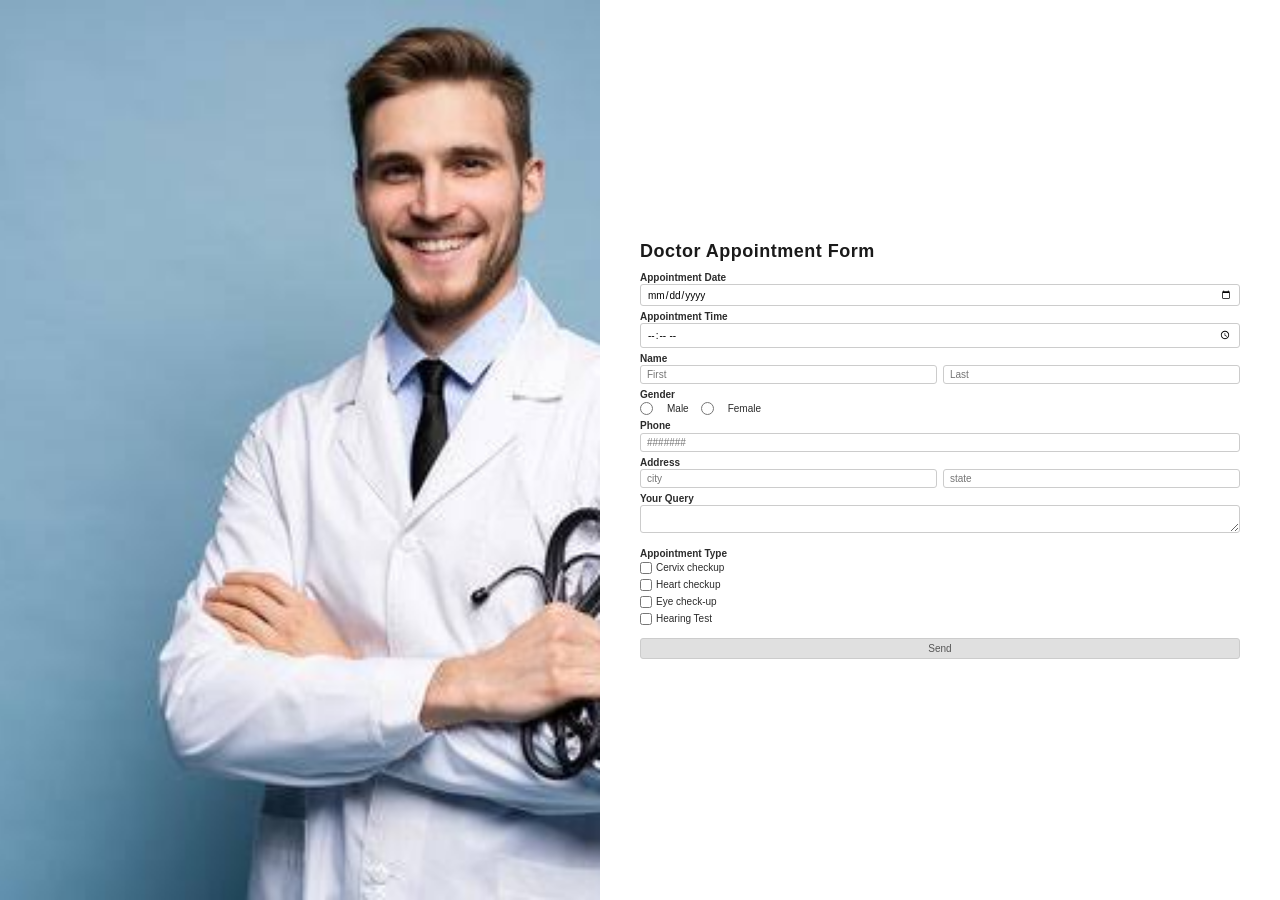
==== Doctor appointment/index.html @ abbd01cd "first commit" ====
<!DOCTYPE html>
<html lang="en">
<head>
    <meta charset="UTF-8">
    <meta name="viewport" content="width=device-width, initial-scale=1.0">
    <title>Doctor Appointment Form</title>
    <link rel="stylesheet" href="style.css">
</head>
<body>

    <!-- LEFT: Photo (fills entire left side) -->
    <div class="photo-section">
        <div class="doctor-photo">
            <img src="doc stock.jpg" alt="Doctor">
        </div>
    </div>

    <!-- RIGHT: Form (fills entire right side) -->
    <div class="form-section">
        <h1>Doctor Appointment Form</h1>

        <!-- Appointment Date (above time) -->
        <div class="form-row">
            <div class="form-group">
                <label for="date">Appointment Date</label>
                <input type="date" id="date">
            </div>
        </div>

        <!-- Appointment Time (below date) -->
        <div class="form-row">
            <div class="form-group">
                <label for="time">Appointment Time</label>
                <input type="time" id="time">
            </div>
        </div>

        <!-- Name (First + Last) -->
        <div class="form-row">
            <div class="form-group">
                <label>Name</label>
                <div class="name-group">
                    <input type="text" placeholder="First">
                    <input type="text" placeholder="Last">
                </div>
            </div>
        </div>

        <!-- Gender -->
        <div class="form-row">
            <div class="form-group">
                <label>Gender</label>
                <div class="gender-group">
                    <input type="radio" name="gender" id="male" value="male">
                    <label for="male">Male</label>
                    <input type="radio" name="gender" id="female" value="female">
                    <label for="female">Female</label>
                </div>
            </div>
        </div>

        <!-- Phone -->
        <div class="form-row">
            <div class="form-group">
                <label for="phone">Phone</label>
                <input type="tel" id="phone" placeholder="#######">
            </div>
        </div>

        <!-- Address (city + state) -->
        <div class="form-row">
            <div class="form-group">
                <label>Address</label>
                <div class="address-group">
                    <input type="text" placeholder="city">
                    <input type="text" placeholder="state">
                </div>
            </div>
        </div>

        <!-- Your Query -->
        <div class="form-row">
            <div class="form-group">
                <label for="query">Your Query</label>
                <textarea id="query" rows="1"></textarea>
            </div>
        </div>

        <!-- Appointment Type (each on separate line) -->
        <div class="appointment-type">
            <label>Appointment Type</label>
            <div class="checkbox-group">
                <label>
                    <input type="checkbox"> Cervix checkup
                </label>
                <label>
                    <input type="checkbox"> Heart checkup
                </label>
                <label>
                    <input type="checkbox"> Eye check-up
                </label>
                <label>
                    <input type="checkbox"> Hearing Test
                </label>
            </div>
        </div>

        <!-- Send Button - small, white/grey -->
        <button class="send-btn">Send</button>
    </div>

</body>
</html>
---- Doctor appointment/style.css ----
* {
    margin: 0;
    padding: 0;
    box-sizing: border-box;
}

body {
    font-family: 'Segoe UI', Tahoma, Geneva, Verdana, sans-serif;
    background-color: white;
    display: flex;
    min-height: 100vh;
    margin: 0;
    overflow: hidden;
}

/* LEFT SIDE - Photo (fills entire left side) */
.photo-section {
    flex: 1;
    background-color: #d9d9d9;
    display: flex;
    justify-content: center;
    align-items: center;
    height: 100vh;
    overflow: hidden;
}

.doctor-photo {
    width: 100%;
    height: 100vh;
    display: flex;
    justify-content: center;
    align-items: center;
    color: #888;
    font-size: 18px;
    background-color: #d9d9d9;
    overflow: hidden;
}

.doctor-photo img {
    width: 100%;
    height: 100%;
    object-fit: cover;
}

/* RIGHT SIDE - Form (fills entire right side) */
.form-section {
    flex: 1;
    padding: 15px 40px 15px 40px;
    display: flex;
    flex-direction: column;
    justify-content: center;
    background-color: white;
    height: 100vh;
    overflow: hidden;
}

h1 {
    font-size: 18px;
    font-weight: 600;
    color: #1a1a1a;
    margin-bottom: 10px;
    letter-spacing: 0.5px;
}

.form-row {
    margin-bottom: 5px;
}

.form-group {
    width: 100%;
}

.form-group label {
    display: block;
    font-weight: 600;
    font-size: 10px;
    color: #2c2c2c;
    margin-bottom: 1px;
}

.form-group input,
.form-group select,
.form-group textarea {
    width: 100%;
    padding: 3px 6px;
    border: 1px solid #ccc;
    border-radius: 3px;
    font-size: 10px;
    background-color: white;
    font-family: 'Segoe UI', Tahoma, Geneva, Verdana, sans-serif;
}

.form-group input:focus,
.form-group textarea:focus {
    outline: none;
    border-color: #4a90d9;
}

.form-group textarea {
    resize: vertical;
    min-height: 28px;
    max-height: 40px;
}

/* First/Last name side by side */
.name-group {
    display: flex;
    gap: 6px;
}

.name-group input {
    flex: 1;
}

/* Gender - inline radio buttons */
.gender-group {
    display: flex;
    align-items: center;
    gap: 12px;
    padding-top: 1px;
}

.gender-group label {
    font-weight: normal;
    display: inline;
    margin: 0;
    font-size: 10px;
}

.gender-group input[type="radio"] {
    width: auto;
    margin-right: 2px;
    accent-color: #4a90d9;
}

/* Address - city/state side by side */
.address-group {
    display: flex;
    gap: 6px;
}

.address-group input {
    flex: 1;
}

/* Appointment Type - each on separate line */
.appointment-type {
    margin: 6px 0 8px 0;
}

.appointment-type label {
    font-weight: 600;
    display: block;
    margin-bottom: 3px;
    font-size: 10px;
    color: #2c2c2c;
}

.checkbox-group {
    display: flex;
    flex-direction: column;
    gap: 2px;
}

.checkbox-group label {
    font-weight: normal;
    display: flex;
    align-items: center;
    gap: 4px;
    font-size: 10px;
    color: #2c2c2c;
}

.checkbox-group input[type="checkbox"] {
    width: 12px;
    height: 12px;
    accent-color: #4a90d9;
    cursor: pointer;
}

/* Send button - simple white/grey */
.send-btn {
    background-color: #e0e0e0;
    color: #555;
    border: 1px solid #ccc;
    padding: 4px 15px;
    font-size: 10px;
    font-weight: 500;
    border-radius: 3px;
    cursor: pointer;
    transition: background-color 0.2s;
    width: auto;
    min-width: 60px;
    margin-top: 2px;
}

.send-btn:hover {
    background-color: #d0d0d0;
}

/* Responsive - on mobile, photo goes on top */
@media (max-width: 768px) {
    body {
        flex-direction: column;
        overflow-y: auto;
    }

    .photo-section {
        height: 150px;
        min-height: 150px;
        width: 100%;
    }

    .doctor-photo {
        height: 150px;
    }

    .form-section {
        padding: 15px 20px;
        height: auto;
        overflow-y: visible;
    }

    .form-group textarea {
        min-height: 35px;
        max-height: 60px;
    }

    h1 {
        font-size: 16px;
        margin-bottom: 8px;
    }
}
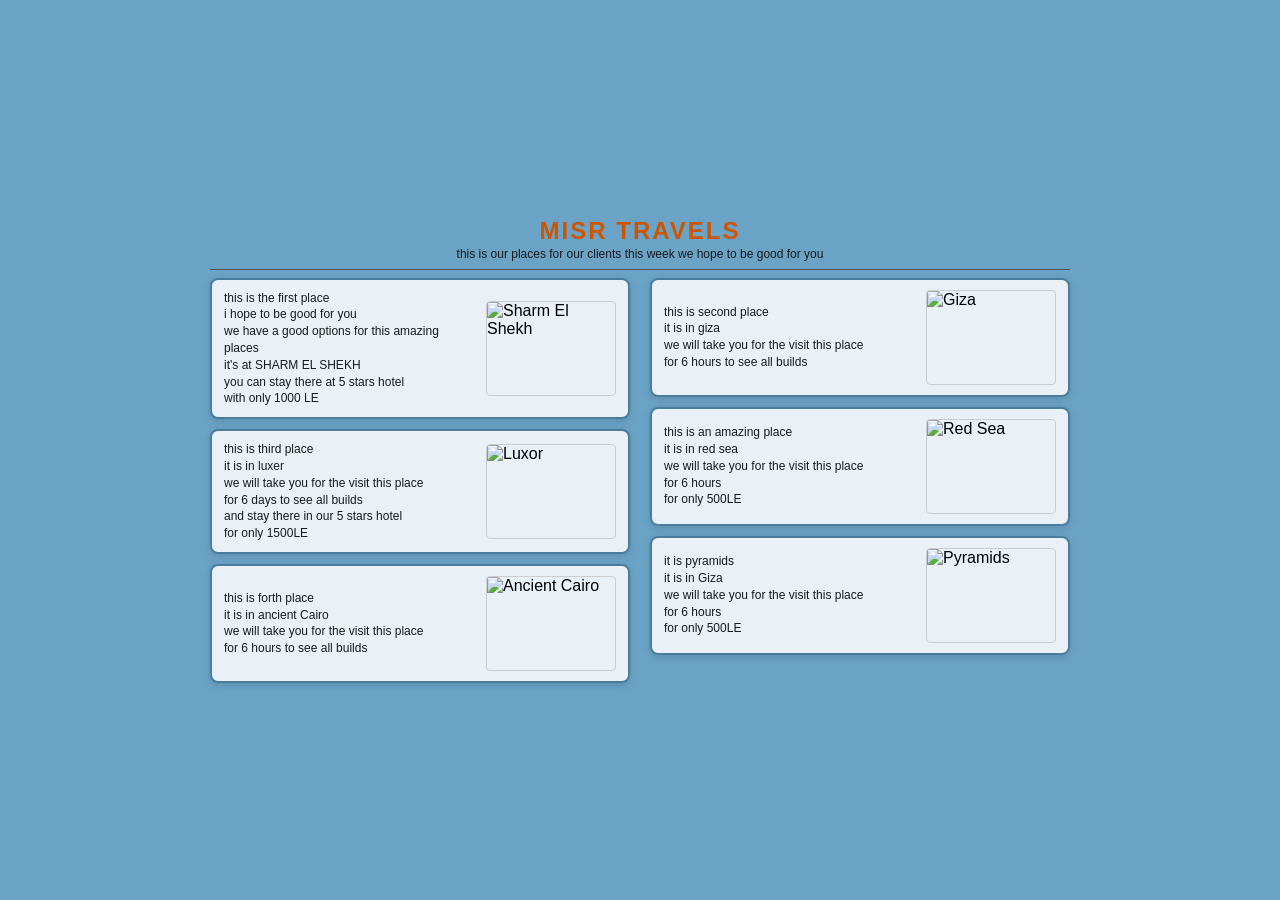
==== commit ed9f3145: "Add files via upload" ====
--- a/Doctor appointment/index.html
+++ b/Doctor appointment/index.html
@@ -1,113 +1,112 @@
-<!DOCTYPE html>
-<html lang="en">
-<head>
-    <meta charset="UTF-8">
-    <meta name="viewport" content="width=device-width, initial-scale=1.0">
-    <title>Doctor Appointment Form</title>
-    <link rel="stylesheet" href="style.css">
-</head>
-<body>
-
-    <!-- LEFT: Photo (fills entire left side) -->
-    <div class="photo-section">
-        <div class="doctor-photo">
-            <img src="doc stock.jpg" alt="Doctor">
-        </div>
-    </div>
-
-    <!-- RIGHT: Form (fills entire right side) -->
-    <div class="form-section">
-        <h1>Doctor Appointment Form</h1>
-
-        <!-- Appointment Date (above time) -->
-        <div class="form-row">
-            <div class="form-group">
-                <label for="date">Appointment Date</label>
-                <input type="date" id="date">
-            </div>
-        </div>
-
-        <!-- Appointment Time (below date) -->
-        <div class="form-row">
-            <div class="form-group">
-                <label for="time">Appointment Time</label>
-                <input type="time" id="time">
-            </div>
-        </div>
-
-        <!-- Name (First + Last) -->
-        <div class="form-row">
-            <div class="form-group">
-                <label>Name</label>
-                <div class="name-group">
-                    <input type="text" placeholder="First">
-                    <input type="text" placeholder="Last">
-                </div>
-            </div>
-        </div>
-
-        <!-- Gender -->
-        <div class="form-row">
-            <div class="form-group">
-                <label>Gender</label>
-                <div class="gender-group">
-                    <input type="radio" name="gender" id="male" value="male">
-                    <label for="male">Male</label>
-                    <input type="radio" name="gender" id="female" value="female">
-                    <label for="female">Female</label>
-                </div>
-            </div>
-        </div>
-
-        <!-- Phone -->
-        <div class="form-row">
-            <div class="form-group">
-                <label for="phone">Phone</label>
-                <input type="tel" id="phone" placeholder="#######">
-            </div>
-        </div>
-
-        <!-- Address (city + state) -->
-        <div class="form-row">
-            <div class="form-group">
-                <label>Address</label>
-                <div class="address-group">
-                    <input type="text" placeholder="city">
-                    <input type="text" placeholder="state">
-                </div>
-            </div>
-        </div>
-
-        <!-- Your Query -->
-        <div class="form-row">
-            <div class="form-group">
-                <label for="query">Your Query</label>
-                <textarea id="query" rows="1"></textarea>
-            </div>
-        </div>
-
-        <!-- Appointment Type (each on separate line) -->
-        <div class="appointment-type">
-            <label>Appointment Type</label>
-            <div class="checkbox-group">
-                <label>
-                    <input type="checkbox"> Cervix checkup
-                </label>
-                <label>
-                    <input type="checkbox"> Heart checkup
-                </label>
-                <label>
-                    <input type="checkbox"> Eye check-up
-                </label>
-                <label>
-                    <input type="checkbox"> Hearing Test
-                </label>
-            </div>
-        </div>
-
-        <!-- Send Button - small, white/grey -->
-        <button class="send-btn">Send</button>
-    </div>
-
-</body>
-</html>
+<!DOCTYPE html>
+<html lang="en">
+<head>
+    <meta charset="UTF-8">
+    <meta name="viewport" content="width=device-width, initial-scale=1.0">
+    <title>MISR TRAVELS</title>
+    <link rel="stylesheet" href="style.css">
+</head>
+<body>
+    <div class="container">
+        <!-- Header -->
+        <h1>MISR TRAVELS</h1>
+        <p class="subtitle">this is our places for our clients this week we hope to be good for you</p>
+
+        <!-- Divider -->
+        <hr>
+
+        <!-- Two Column Layout -->
+        <div class="places-grid">
+            <!-- LEFT COLUMN -->
+            <div class="left-column">
+                <!-- SHARM -->
+                <div class="place">
+                    <div class="place-text">
+                        <p>this is the first place</p>
+                        <p>i hope to be good for you</p>
+                        <p>we have a good options for this amazing places</p>
+                        <p>it's at SHARM EL SHEKH</p>
+                        <p>you can stay there at 5 stars hotel</p>
+                        <p>with only 1000 LE</p>
+                    </div>
+                    <div class="place-image">
+                        <img src="sharm.jpg" alt="Sharm El Shekh">
+                    </div>
+                </div>
+
+                <!--  Luxor -->
+                <div class="place">
+                    <div class="place-text">
+                        <p>this is third place</p>
+                        <p>it is in luxer</p>
+                        <p>we will take you for the visit this place</p>
+                        <p>for 6 days to see all builds</p>
+                        <p>and stay there in our 5 stars hotel</p>
+                        <p>for only 1500LE</p>
+                    </div>
+                    <div class="place-image">
+                        <img src="luxor.jpg" alt="Luxor">
+                    </div>
+                </div>
+
+                <!-- Cairo -->
+                <div class="place">
+                    <div class="place-text">
+                        <p>this is forth place</p>
+                        <p>it is in ancient Cairo</p>
+                        <p>we will take you for the visit this place</p>
+                        <p>for 6 hours to see all builds</p>
+                    </div>
+                    <div class="place-image">
+                        <img src="cairo.jpg" alt="Ancient Cairo">
+                    </div>
+                </div>
+            </div>
+
+            <!-- RIGHT COLUMN -->
+            <div class="right-column">
+                <!-- Giza -->
+                <div class="place">
+                    <div class="place-text">
+                        <p>this is second place</p>
+                        <p>it is in giza</p>
+                        <p>we will take you for the visit this place</p>
+                        <p>for 6 hours to see all builds</p>
+                    </div>
+                    <div class="place-image">
+                        <img src="giza.jpg" alt="Giza">
+                    </div>
+                </div>
+
+                <!--Red Sea -->
+                <div class="place">
+                    <div class="place-text">
+                        <p>this is an amazing place</p>
+                        <p>it is in red sea</p>
+                        <p>we will take you for the visit this place</p>
+                        <p>for 6 hours</p>
+                        <p>for only 500LE</p>
+                    </div>
+                    <div class="place-image">
+                        <img src="red sea.jpg" alt="Red Sea">
+                    </div>
+                </div>
+
+                <!-- Pyramids -->
+                <div class="place">
+                    <div class="place-text">
+                        <p>it is pyramids</p>
+                        <p>it is in Giza</p>
+                        <p>we will take you for the visit this place</p>
+                        <p>for 6 hours</p>
+                        <p>for only 500LE</p>
+                    </div>
+                    <div class="place-image">
+                        <img src="pyramids.jpg" alt="Pyramids">
+                    </div>
+                </div>
+            </div>
+        </div>
+    </div>
+</body>
+</html>
--- a/Doctor appointment/style.css
+++ b/Doctor appointment/style.css
@@ -1,233 +1,155 @@
-* {
-    margin: 0;
-    padding: 0;
-    box-sizing: border-box;
-}
-
-body {
-    font-family: 'Segoe UI', Tahoma, Geneva, Verdana, sans-serif;
-    background-color: white;
-    display: flex;
-    min-height: 100vh;
-    margin: 0;
-    overflow: hidden;
-}
-
-/* LEFT SIDE - Photo (fills entire left side) */
-.photo-section {
-    flex: 1;
-    background-color: #d9d9d9;
-    display: flex;
-    justify-content: center;
-    align-items: center;
-    height: 100vh;
-    overflow: hidden;
-}
-
-.doctor-photo {
-    width: 100%;
-    height: 100vh;
-    display: flex;
-    justify-content: center;
-    align-items: center;
-    color: #888;
-    font-size: 18px;
-    background-color: #d9d9d9;
-    overflow: hidden;
-}
-
-.doctor-photo img {
-    width: 100%;
-    height: 100%;
-    object-fit: cover;
-}
-
-/* RIGHT SIDE - Form (fills entire right side) */
-.form-section {
-    flex: 1;
-    padding: 15px 40px 15px 40px;
-    display: flex;
-    flex-direction: column;
-    justify-content: center;
-    background-color: white;
-    height: 100vh;
-    overflow: hidden;
-}
-
-h1 {
-    font-size: 18px;
-    font-weight: 600;
-    color: #1a1a1a;
-    margin-bottom: 10px;
-    letter-spacing: 0.5px;
-}
-
-.form-row {
-    margin-bottom: 5px;
-}
-
-.form-group {
-    width: 100%;
-}
-
-.form-group label {
-    display: block;
-    font-weight: 600;
-    font-size: 10px;
-    color: #2c2c2c;
-    margin-bottom: 1px;
-}
-
-.form-group input,
-.form-group select,
-.form-group textarea {
-    width: 100%;
-    padding: 3px 6px;
-    border: 1px solid #ccc;
-    border-radius: 3px;
-    font-size: 10px;
-    background-color: white;
-    font-family: 'Segoe UI', Tahoma, Geneva, Verdana, sans-serif;
-}
-
-.form-group input:focus,
-.form-group textarea:focus {
-    outline: none;
-    border-color: #4a90d9;
-}
-
-.form-group textarea {
-    resize: vertical;
-    min-height: 28px;
-    max-height: 40px;
-}
-
-/* First/Last name side by side */
-.name-group {
-    display: flex;
-    gap: 6px;
-}
-
-.name-group input {
-    flex: 1;
-}
-
-/* Gender - inline radio buttons */
-.gender-group {
-    display: flex;
-    align-items: center;
-    gap: 12px;
-    padding-top: 1px;
-}
-
-.gender-group label {
-    font-weight: normal;
-    display: inline;
-    margin: 0;
-    font-size: 10px;
-}
-
-.gender-group input[type="radio"] {
-    width: auto;
-    margin-right: 2px;
-    accent-color: #4a90d9;
-}
-
-/* Address - city/state side by side */
-.address-group {
-    display: flex;
-    gap: 6px;
-}
-
-.address-group input {
-    flex: 1;
-}
-
-/* Appointment Type - each on separate line */
-.appointment-type {
-    margin: 6px 0 8px 0;
-}
-
-.appointment-type label {
-    font-weight: 600;
-    display: block;
-    margin-bottom: 3px;
-    font-size: 10px;
-    color: #2c2c2c;
-}
-
-.checkbox-group {
-    display: flex;
-    flex-direction: column;
-    gap: 2px;
-}
-
-.checkbox-group label {
-    font-weight: normal;
-    display: flex;
-    align-items: center;
-    gap: 4px;
-    font-size: 10px;
-    color: #2c2c2c;
-}
-
-.checkbox-group input[type="checkbox"] {
-    width: 12px;
-    height: 12px;
-    accent-color: #4a90d9;
-    cursor: pointer;
-}
-
-/* Send button - simple white/grey */
-.send-btn {
-    background-color: #e0e0e0;
-    color: #555;
-    border: 1px solid #ccc;
-    padding: 4px 15px;
-    font-size: 10px;
-    font-weight: 500;
-    border-radius: 3px;
-    cursor: pointer;
-    transition: background-color 0.2s;
-    width: auto;
-    min-width: 60px;
-    margin-top: 2px;
-}
-
-.send-btn:hover {
-    background-color: #d0d0d0;
-}
-
-/* Responsive - on mobile, photo goes on top */
-@media (max-width: 768px) {
-    body {
-        flex-direction: column;
-        overflow-y: auto;
-    }
-
-    .photo-section {
-        height: 150px;
-        min-height: 150px;
-        width: 100%;
-    }
-
-    .doctor-photo {
-        height: 150px;
-    }
-
-    .form-section {
-        padding: 15px 20px;
-        height: auto;
-        overflow-y: visible;
-    }
-
-    .form-group textarea {
-        min-height: 35px;
-        max-height: 60px;
-    }
-
-    h1 {
-        font-size: 16px;
-        margin-bottom: 8px;
-    }
+* {
+    margin: 0;
+    padding: 0;
+    box-sizing: border-box;
+}
+
+body {
+    font-family: Arial, Helvetica, sans-serif;
+    background-color: #6ba3c7;
+    padding: 10px;
+    display: flex;
+    justify-content: center;
+    align-items: center;
+    min-height: 100vh;
+    overflow: hidden;
+}
+
+.container {
+    max-width: 900px;
+    width: 100%;
+    padding: 10px 20px;
+}
+
+/* Header */
+h1 {
+    font-size: 24px;
+    font-weight: bold;
+    color: #cc5500;
+    text-align: center;
+    margin-bottom: 2px;
+    text-transform: uppercase;
+    letter-spacing: 2px;
+}
+
+.subtitle {
+    text-align: center;
+    font-size: 12px;
+    color: #1a1a1a;
+    margin-bottom: 6px;
+    line-height: 1.3;
+}
+
+/* Divider */
+hr {
+    border: none;
+    border-top: 1px solid #555;
+    margin: 4px 0 8px 0;
+}
+
+/* Two Column Layout */
+.places-grid {
+    display: flex;
+    gap: 20px;
+}
+
+.left-column,
+.right-column {
+    flex: 1;
+}
+
+/* text left and image on right with border */
+.place {
+    display: flex;
+    gap: 10px;
+    align-items: center;
+    margin-bottom: 10px;
+    padding: 10px 12px;
+    background-color: rgba(255, 255, 255, 0.85);
+    border: 2px solid #4a7c9e;
+    border-radius: 8px;
+    box-shadow: 0 2px 8px rgba(0, 0, 0, 0.15);
+    transition: transform 0.2s ease, box-shadow 0.2s ease;
+}
+
+.place:hover {
+    transform: translateY(-2px);
+    box-shadow: 0 4px 12px rgba(0, 0, 0, 0.25);
+}
+
+.place:last-child {
+    margin-bottom: 0;
+}
+
+.place-text {
+    flex: 1;
+}
+
+.place-text p {
+    font-size: 12px;
+    color: #1a1a1a;
+    line-height: 1.4;
+    margin-bottom: 0px;
+}
+
+.place-image {
+    flex: 0 0 130px;
+}
+
+.place-image img {
+    width: 100%;
+    height: 95px;
+    object-fit: cover;
+    border-radius: 4px;
+    border: 1px solid #ccc;
+    display: block;
+}
+
+
+
+
+
+@media (max-width: 700px) {
+    body {
+        padding: 10px;
+        align-items: flex-start;
+        overflow-y: auto;
+    }
+
+    .container {
+        padding: 10px;
+    }
+
+    .places-grid {
+        flex-direction: column;
+        gap: 0;
+    }
+
+    .left-column,
+    .right-column {
+        width: 100%;
+    }
+
+    .place {
+        margin-bottom: 10px;
+        padding: 10px;
+        gap: 10px;
+        flex-direction: row;
+    }
+
+    .place-image {
+        flex: 0 0 100px;
+    }
+
+    .place-image img {
+        height: 75px;
+    }
+
+    h1 {
+        font-size: 20px;
+    }
+
+    .place-text p {
+        font-size: 12px;
+    }
 }
